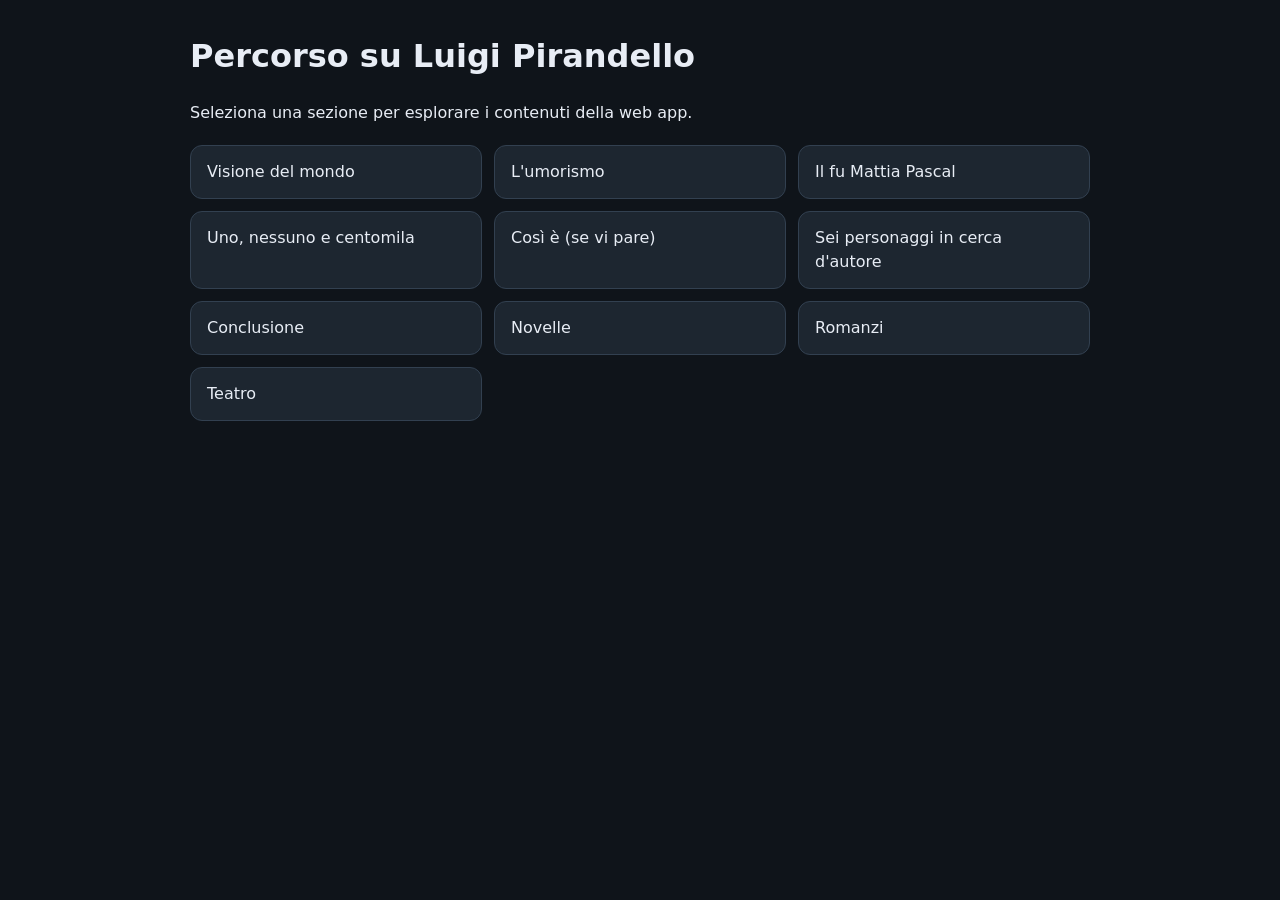
==== index.html @ eb441b42 "Add initial HTML structure for home page" ====
<!doctype html>
<html lang="it">
<head>
  <meta charset="utf-8" />
  <meta name="viewport" content="width=device-width,initial-scale=1" />
  <title>Luigi Pirandello — Home</title>
  <style>
    body{font-family:system-ui,-apple-system,Segoe UI,Roboto,Arial,sans-serif;max-width:900px;margin:0 auto;padding:32px 20px;line-height:1.5;background:#0f141a;color:#e8edf5}
    h1{margin-top:0}
    .grid{display:grid;grid-template-columns:repeat(auto-fit,minmax(220px,1fr));gap:12px;margin-top:20px}
    a{display:block;padding:14px 16px;border-radius:12px;background:#1d2630;color:#e8edf5;text-decoration:none;border:1px solid #324050}
    a:hover{background:#263444}
  </style>
</head>
<body>
  <h1>Percorso su Luigi Pirandello</h1>
  <p>Seleziona una sezione per esplorare i contenuti della web app.</p>
  <div class="grid">
    <a href="Pirandello.html">Visione del mondo</a>
    <a href="Umorismo.html">L'umorismo</a>
    <a href="Mattia.html">Il fu Mattia Pascal</a>
    <a href="Uno.html">Uno, nessuno e centomila</a>
    <a href="Cosi.html">Così è (se vi pare)</a>
    <a href="Sei.html">Sei personaggi in cerca d'autore</a>
    <a href="Conclusione.html">Conclusione</a>
    <a href="Novelle.html">Novelle</a>
    <a href="Romanzi.html">Romanzi</a>
    <a href="Teatro.html">Teatro</a>
  </div>
</body>
</html>
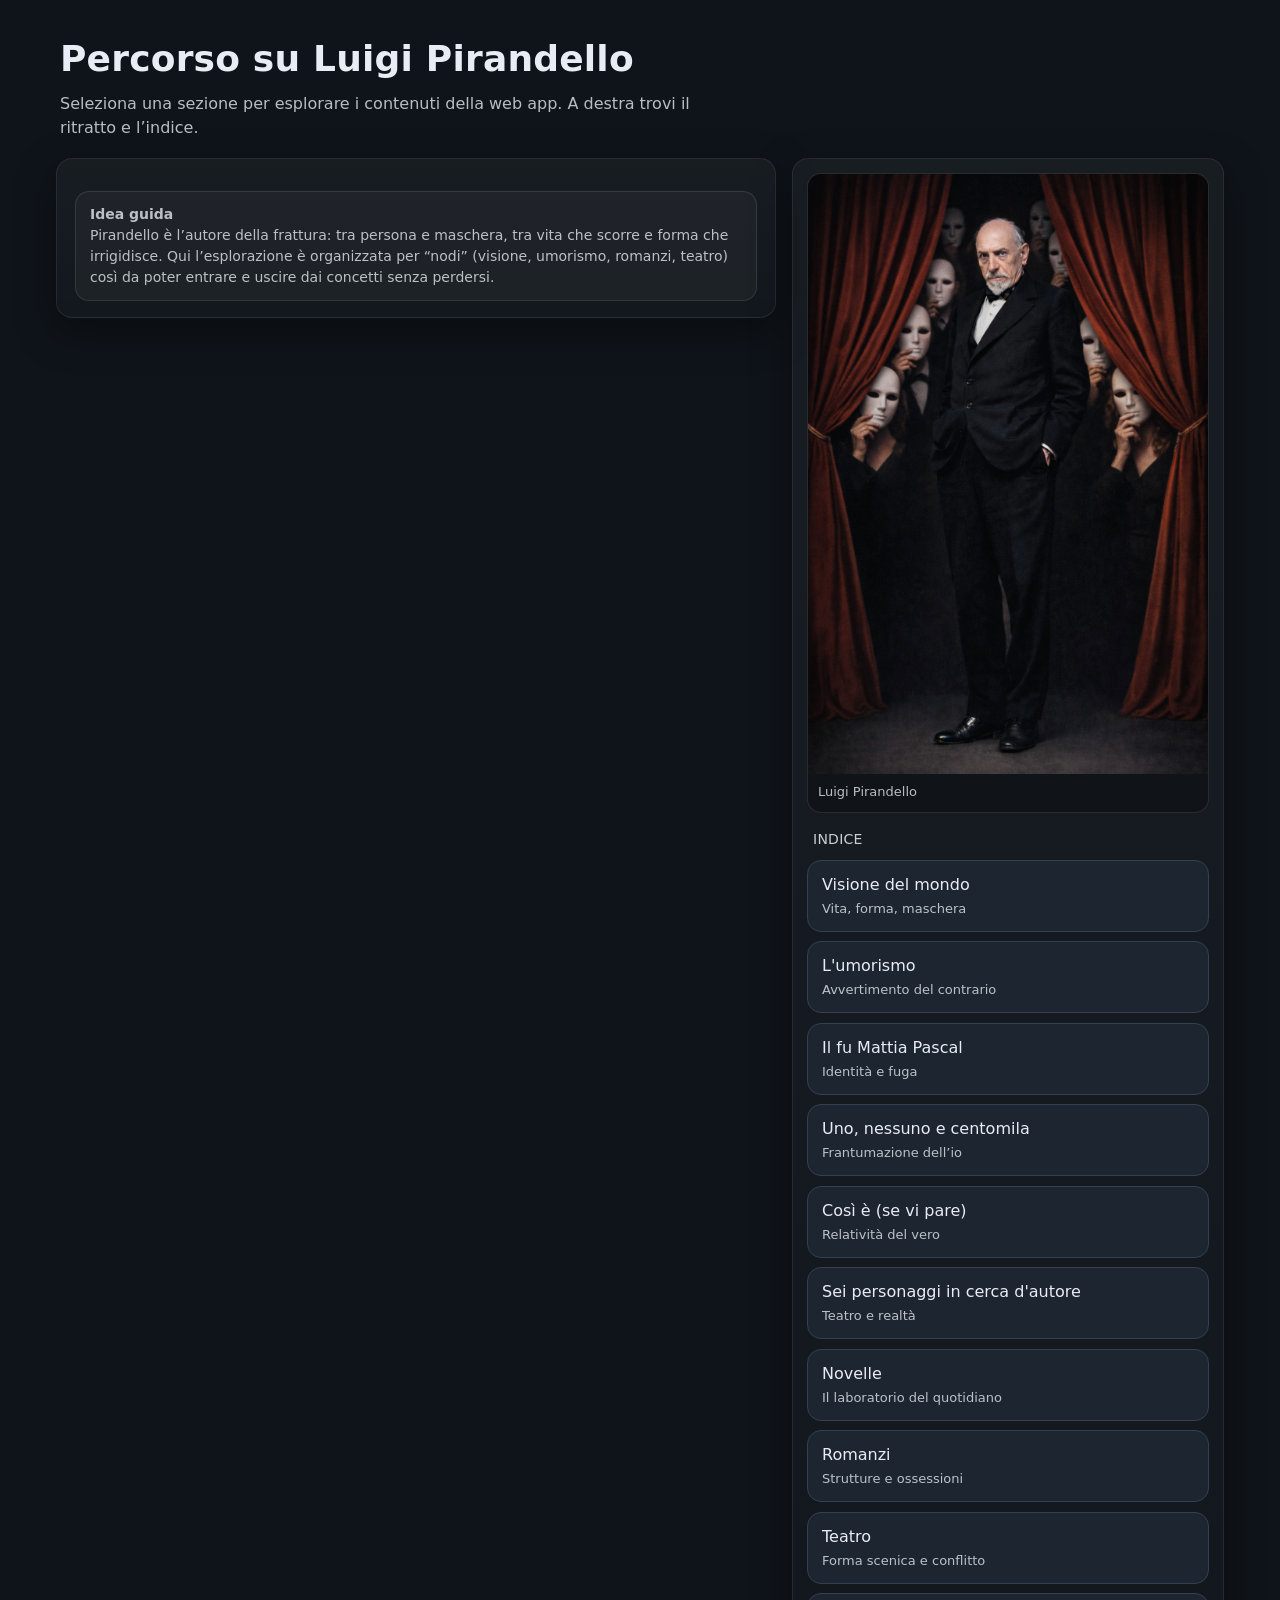
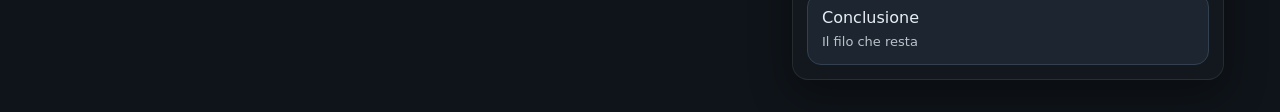
==== commit 660ac28f: "Rename index 11.html to index.html" ====
--- a/index.html
+++ b/index.html
@@ -2,30 +2,194 @@
 <html lang="it">
 <head>
   <meta charset="utf-8" />
-  <meta name="viewport" content="width=device-width,initial-scale=1" />
+  <meta name="viewport" content="width=device-width,initial-scale=1,viewport-fit=cover" />
   <title>Luigi Pirandello — Home</title>
   <style>
-    body{font-family:system-ui,-apple-system,Segoe UI,Roboto,Arial,sans-serif;max-width:900px;margin:0 auto;padding:32px 20px;line-height:1.5;background:#0f141a;color:#e8edf5}
-    h1{margin-top:0}
-    .grid{display:grid;grid-template-columns:repeat(auto-fit,minmax(220px,1fr));gap:12px;margin-top:20px}
-    a{display:block;padding:14px 16px;border-radius:12px;background:#1d2630;color:#e8edf5;text-decoration:none;border:1px solid #324050}
-    a:hover{background:#263444}
+    :root{
+      --bg:#0f141a;
+      --panel:#121a22;
+      --card:#1d2630;
+      --cardHover:#263444;
+      --border:#324050;
+      --text:#e8edf5;
+      --muted:rgba(232,237,245,.78);
+      --shadow:0 14px 40px rgba(0,0,0,.35);
+      --radius:16px;
+    }
+
+    *{box-sizing:border-box}
+    html,body{height:100%}
+    body{
+      margin:0;
+      font-family:system-ui,-apple-system,Segoe UI,Roboto,Arial,sans-serif;
+      background:var(--bg);
+      color:var(--text);
+      line-height:1.5;
+    }
+
+    .wrap{
+      max-width:1200px;
+      margin:0 auto;
+      padding:24px 16px 32px;
+    }
+
+    header{
+      padding:8px 4px 18px;
+    }
+    h1{
+      margin:0 0 6px;
+      font-size:clamp(26px, 3vw, 36px);
+      letter-spacing:.2px;
+    }
+    p.lead{
+      margin:0;
+      color:var(--muted);
+      max-width:62ch;
+    }
+
+    /* Layout:
+       - Colonna sinistra: titolo + testo breve
+       - Colonna destra: immagine + indice (come richiesto)
+    */
+    .layout{
+      display:grid;
+      grid-template-columns: 1.25fr 0.75fr;
+      gap:16px;
+      align-items:start;
+    }
+
+    .left, .right{
+      background:linear-gradient(180deg, rgba(255,255,255,.04), rgba(255,255,255,.02));
+      border:1px solid rgba(255,255,255,.08);
+      border-radius:var(--radius);
+      box-shadow:var(--shadow);
+    }
+
+    .left{
+      padding:18px 18px 16px;
+      overflow:hidden;
+    }
+
+    .right{
+      padding:14px;
+      display:flex;
+      flex-direction:column;
+      gap:12px;
+    }
+
+    .portrait{
+      border-radius:14px;
+      overflow:hidden;
+      border:1px solid rgba(255,255,255,.10);
+      background:rgba(0,0,0,.25);
+    }
+    .portrait img{
+      width:100%;
+      height:auto;
+      display:block;
+    }
+    .caption{
+      margin:8px 10px 10px;
+      color:var(--muted);
+      font-size:13px;
+    }
+
+    .indexTitle{
+      margin:4px 6px 10px;
+      font-size:14px;
+      letter-spacing:.25px;
+      text-transform:uppercase;
+      color:rgba(232,237,245,.86);
+    }
+
+    .grid{
+      display:grid;
+      grid-template-columns:1fr;
+      gap:10px;
+    }
+
+    a.card{
+      display:block;
+      padding:12px 14px;
+      border-radius:14px;
+      background:var(--card);
+      color:var(--text);
+      text-decoration:none;
+      border:1px solid var(--border);
+      transition:transform .08s ease, background .12s ease, border-color .12s ease;
+      will-change:transform;
+    }
+    a.card:hover{
+      background:var(--cardHover);
+      border-color:rgba(159,178,199,.45);
+      transform:translateY(-1px);
+    }
+    a.card span{
+      display:block;
+      color:var(--muted);
+      font-size:13px;
+      margin-top:2px;
+    }
+
+    .note{
+      margin-top:14px;
+      padding:12px 14px;
+      border-radius:14px;
+      background:rgba(255,255,255,.04);
+      border:1px solid rgba(255,255,255,.10);
+      color:var(--muted);
+      font-size:14px;
+    }
+
+    /* Mobile: metti la colonna destra sotto */
+    @media (max-width: 860px){
+      .layout{grid-template-columns:1fr}
+      .wrap{padding:18px 12px 26px}
+      .right{order:2}
+      .left{order:1}
+    }
   </style>
 </head>
 <body>
-  <h1>Percorso su Luigi Pirandello</h1>
-  <p>Seleziona una sezione per esplorare i contenuti della web app.</p>
-  <div class="grid">
-    <a href="Pirandello.html">Visione del mondo</a>
-    <a href="Umorismo.html">L'umorismo</a>
-    <a href="Mattia.html">Il fu Mattia Pascal</a>
-    <a href="Uno.html">Uno, nessuno e centomila</a>
-    <a href="Cosi.html">Così è (se vi pare)</a>
-    <a href="Sei.html">Sei personaggi in cerca d'autore</a>
-    <a href="Conclusione.html">Conclusione</a>
-    <a href="Novelle.html">Novelle</a>
-    <a href="Romanzi.html">Romanzi</a>
-    <a href="Teatro.html">Teatro</a>
+  <div class="wrap">
+    <header>
+      <h1>Percorso su Luigi Pirandello</h1>
+      <p class="lead">Seleziona una sezione per esplorare i contenuti della web app. A destra trovi il ritratto e l’indice.</p>
+    </header>
+
+    <main class="layout">
+      <section class="left">
+        <div class="note">
+          <b>Idea guida</b><br/>
+          Pirandello è l’autore della frattura: tra persona e maschera, tra vita che scorre e forma che irrigidisce.
+          Qui l’esplorazione è organizzata per “nodi” (visione, umorismo, romanzi, teatro) così da poter entrare e uscire
+          dai concetti senza perdersi.
+        </div>
+      </section>
+
+      <aside class="right" aria-label="Ritratto e indice">
+        <div class="portrait">
+          <img src="assets/Pirandello-ritratto.png" alt="Luigi Pirandello — ritratto" />
+          <div class="caption">Luigi Pirandello</div>
+        </div>
+
+        <div>
+          <div class="indexTitle">Indice</div>
+          <nav class="grid" aria-label="Sezioni">
+            <a class="card" href="Pirandello.html">Visione del mondo<span>Vita, forma, maschera</span></a>
+            <a class="card" href="Umorismo.html">L'umorismo<span>Avvertimento del contrario</span></a>
+            <a class="card" href="Mattia.html">Il fu Mattia Pascal<span>Identità e fuga</span></a>
+            <a class="card" href="Uno.html">Uno, nessuno e centomila<span>Frantumazione dell’io</span></a>
+            <a class="card" href="Cosi.html">Così è (se vi pare)<span>Relatività del vero</span></a>
+            <a class="card" href="Sei.html">Sei personaggi in cerca d'autore<span>Teatro e realtà</span></a>
+            <a class="card" href="Novelle.html">Novelle<span>Il laboratorio del quotidiano</span></a>
+            <a class="card" href="Romanzi.html">Romanzi<span>Strutture e ossessioni</span></a>
+            <a class="card" href="Teatro.html">Teatro<span>Forma scenica e conflitto</span></a>
+            <a class="card" href="Conclusione.html">Conclusione<span>Il filo che resta</span></a>
+          </nav>
+        </div>
+      </aside>
+    </main>
   </div>
 </body>
 </html>
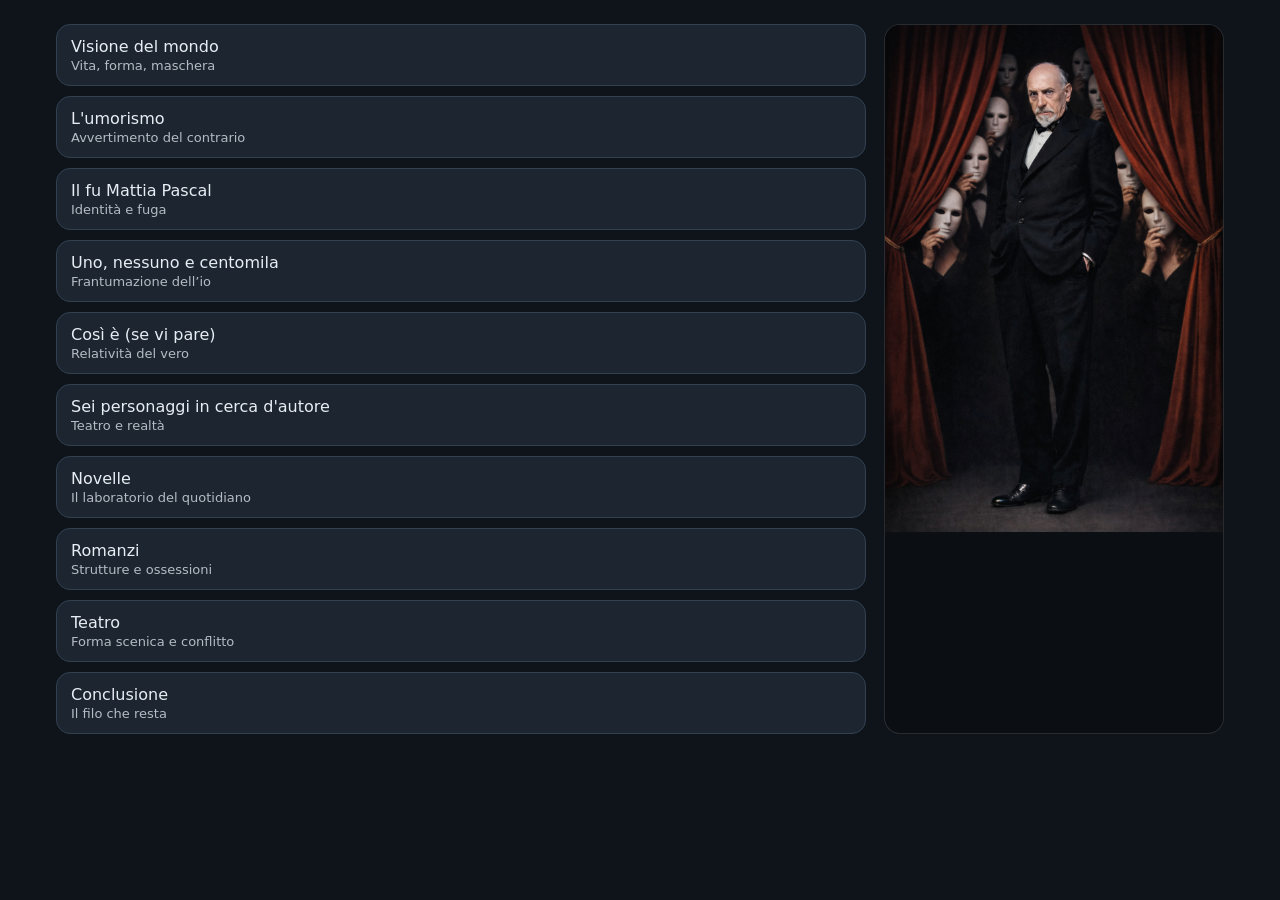
==== commit d76386db: "Refactor index.html layout and styles" ====
--- a/index.html
+++ b/index.html
@@ -2,109 +2,38 @@
 <html lang="it">
 <head>
   <meta charset="utf-8" />
-  <meta name="viewport" content="width=device-width,initial-scale=1,viewport-fit=cover" />
-  <title>Luigi Pirandello — Home</title>
+  <meta name="viewport" content="width=device-width,initial-scale=1" />
+  <title>Luigi Pirandello</title>
+
   <style>
     :root{
       --bg:#0f141a;
-      --panel:#121a22;
       --card:#1d2630;
       --cardHover:#263444;
       --border:#324050;
       --text:#e8edf5;
-      --muted:rgba(232,237,245,.78);
-      --shadow:0 14px 40px rgba(0,0,0,.35);
-      --radius:16px;
+      --muted:rgba(232,237,245,.75);
     }
 
     *{box-sizing:border-box}
-    html,body{height:100%}
     body{
       margin:0;
       font-family:system-ui,-apple-system,Segoe UI,Roboto,Arial,sans-serif;
       background:var(--bg);
       color:var(--text);
-      line-height:1.5;
     }
 
-    .wrap{
+    .layout{
       max-width:1200px;
       margin:0 auto;
-      padding:24px 16px 32px;
+      padding:24px 16px;
+      display:grid;
+      grid-template-columns: 1fr 340px;
+      gap:18px;
     }
 
-    header{
-      padding:8px 4px 18px;
-    }
-    h1{
-      margin:0 0 6px;
-      font-size:clamp(26px, 3vw, 36px);
-      letter-spacing:.2px;
-    }
-    p.lead{
-      margin:0;
-      color:var(--muted);
-      max-width:62ch;
-    }
-
-    /* Layout:
-       - Colonna sinistra: titolo + testo breve
-       - Colonna destra: immagine + indice (come richiesto)
-    */
-    .layout{
+    .index{
       display:grid;
-      grid-template-columns: 1.25fr 0.75fr;
-      gap:16px;
-      align-items:start;
-    }
-
-    .left, .right{
-      background:linear-gradient(180deg, rgba(255,255,255,.04), rgba(255,255,255,.02));
-      border:1px solid rgba(255,255,255,.08);
-      border-radius:var(--radius);
-      box-shadow:var(--shadow);
-    }
-
-    .left{
-      padding:18px 18px 16px;
-      overflow:hidden;
-    }
-
-    .right{
-      padding:14px;
-      display:flex;
-      flex-direction:column;
-      gap:12px;
-    }
-
-    .portrait{
-      border-radius:14px;
-      overflow:hidden;
-      border:1px solid rgba(255,255,255,.10);
-      background:rgba(0,0,0,.25);
-    }
-    .portrait img{
-      width:100%;
-      height:auto;
-      display:block;
-    }
-    .caption{
-      margin:8px 10px 10px;
-      color:var(--muted);
-      font-size:13px;
-    }
-
-    .indexTitle{
-      margin:4px 6px 10px;
-      font-size:14px;
-      letter-spacing:.25px;
-      text-transform:uppercase;
-      color:rgba(232,237,245,.86);
-    }
-
-    .grid{
-      display:grid;
-      grid-template-columns:1fr;
       gap:10px;
     }
 
@@ -116,80 +45,60 @@
       color:var(--text);
       text-decoration:none;
       border:1px solid var(--border);
-      transition:transform .08s ease, background .12s ease, border-color .12s ease;
-      will-change:transform;
+      transition:all .12s ease;
     }
+
     a.card:hover{
       background:var(--cardHover);
-      border-color:rgba(159,178,199,.45);
       transform:translateY(-1px);
     }
+
     a.card span{
       display:block;
+      font-size:13px;
       color:var(--muted);
-      font-size:13px;
       margin-top:2px;
     }
 
-    .note{
-      margin-top:14px;
-      padding:12px 14px;
-      border-radius:14px;
-      background:rgba(255,255,255,.04);
-      border:1px solid rgba(255,255,255,.10);
-      color:var(--muted);
-      font-size:14px;
+    .portrait{
+      border-radius:16px;
+      overflow:hidden;
+      border:1px solid rgba(255,255,255,.12);
+      background:rgba(0,0,0,.25);
     }
 
-    /* Mobile: metti la colonna destra sotto */
+    .portrait img{
+      width:100%;
+      height:auto;
+      display:block;
+    }
+
     @media (max-width: 860px){
       .layout{grid-template-columns:1fr}
-      .wrap{padding:18px 12px 26px}
-      .right{order:2}
-      .left{order:1}
     }
   </style>
 </head>
+
 <body>
-  <div class="wrap">
-    <header>
-      <h1>Percorso su Luigi Pirandello</h1>
-      <p class="lead">Seleziona una sezione per esplorare i contenuti della web app. A destra trovi il ritratto e l’indice.</p>
-    </header>
+  <main class="layout">
 
-    <main class="layout">
-      <section class="left">
-        <div class="note">
-          <b>Idea guida</b><br/>
-          Pirandello è l’autore della frattura: tra persona e maschera, tra vita che scorre e forma che irrigidisce.
-          Qui l’esplorazione è organizzata per “nodi” (visione, umorismo, romanzi, teatro) così da poter entrare e uscire
-          dai concetti senza perdersi.
-        </div>
-      </section>
+    <section class="index">
+      <a class="card" href="Pirandello.html">Visione del mondo<span>Vita, forma, maschera</span></a>
+      <a class="card" href="Umorismo.html">L'umorismo<span>Avvertimento del contrario</span></a>
+      <a class="card" href="Mattia.html">Il fu Mattia Pascal<span>Identità e fuga</span></a>
+      <a class="card" href="Uno.html">Uno, nessuno e centomila<span>Frantumazione dell’io</span></a>
+      <a class="card" href="Cosi.html">Così è (se vi pare)<span>Relatività del vero</span></a>
+      <a class="card" href="Sei.html">Sei personaggi in cerca d'autore<span>Teatro e realtà</span></a>
+      <a class="card" href="Novelle.html">Novelle<span>Il laboratorio del quotidiano</span></a>
+      <a class="card" href="Romanzi.html">Romanzi<span>Strutture e ossessioni</span></a>
+      <a class="card" href="Teatro.html">Teatro<span>Forma scenica e conflitto</span></a>
+      <a class="card" href="Conclusione.html">Conclusione<span>Il filo che resta</span></a>
+    </section>
 
-      <aside class="right" aria-label="Ritratto e indice">
-        <div class="portrait">
-          <img src="assets/Pirandello-ritratto.png" alt="Luigi Pirandello — ritratto" />
-          <div class="caption">Luigi Pirandello</div>
-        </div>
+    <aside class="portrait">
+      <img src="assets/Pirandello-ritratto.png" alt="Luigi Pirandello">
+    </aside>
 
-        <div>
-          <div class="indexTitle">Indice</div>
-          <nav class="grid" aria-label="Sezioni">
-            <a class="card" href="Pirandello.html">Visione del mondo<span>Vita, forma, maschera</span></a>
-            <a class="card" href="Umorismo.html">L'umorismo<span>Avvertimento del contrario</span></a>
-            <a class="card" href="Mattia.html">Il fu Mattia Pascal<span>Identità e fuga</span></a>
-            <a class="card" href="Uno.html">Uno, nessuno e centomila<span>Frantumazione dell’io</span></a>
-            <a class="card" href="Cosi.html">Così è (se vi pare)<span>Relatività del vero</span></a>
-            <a class="card" href="Sei.html">Sei personaggi in cerca d'autore<span>Teatro e realtà</span></a>
-            <a class="card" href="Novelle.html">Novelle<span>Il laboratorio del quotidiano</span></a>
-            <a class="card" href="Romanzi.html">Romanzi<span>Strutture e ossessioni</span></a>
-            <a class="card" href="Teatro.html">Teatro<span>Forma scenica e conflitto</span></a>
-            <a class="card" href="Conclusione.html">Conclusione<span>Il filo che resta</span></a>
-          </nav>
-        </div>
-      </aside>
-    </main>
-  </div>
+  </main>
 </body>
 </html>
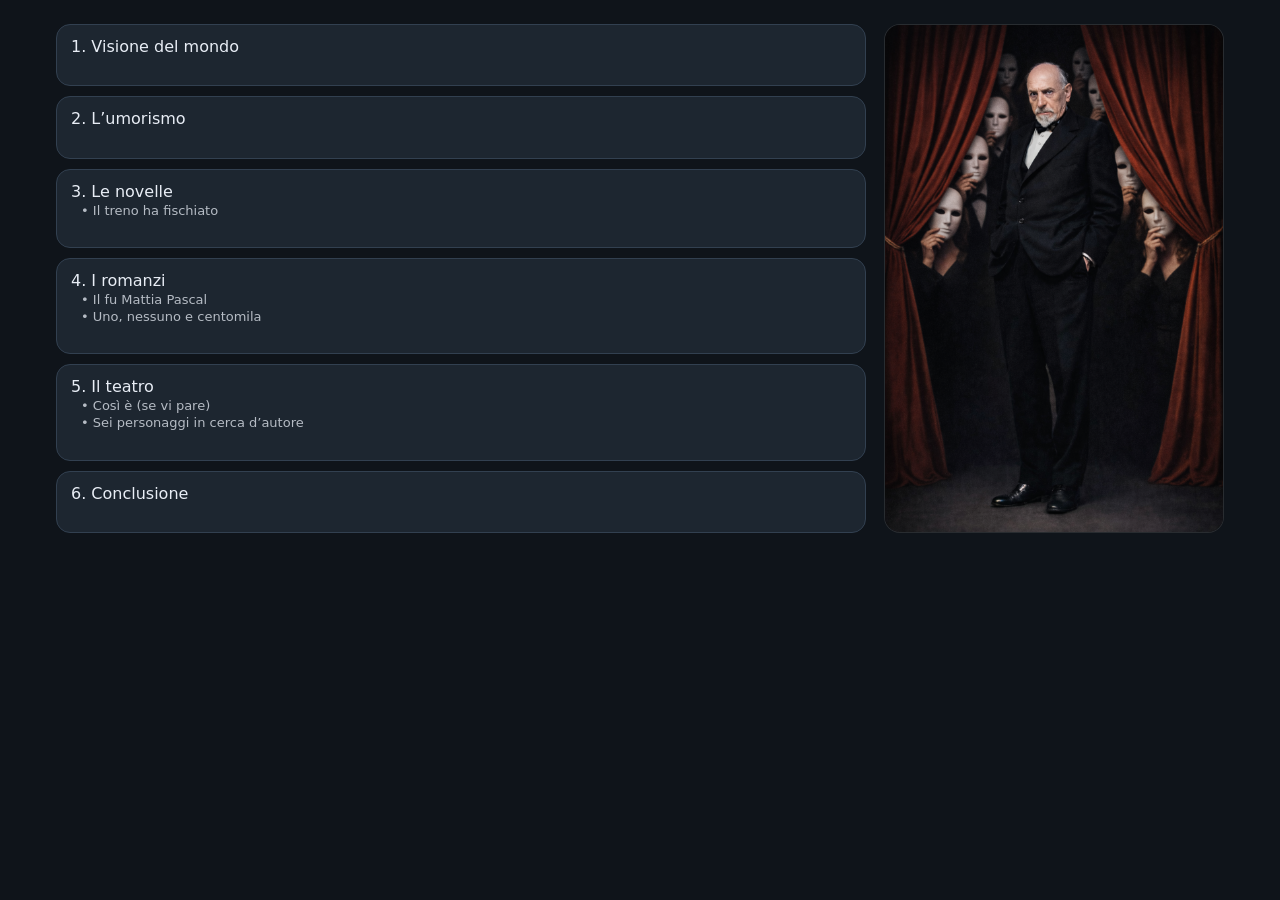
==== commit d42eed62: "Refactor links in index.html for better structure" ====
--- a/index.html
+++ b/index.html
@@ -58,6 +58,7 @@
       font-size:13px;
       color:var(--muted);
       margin-top:2px;
+      padding-left:10px;
     }
 
     .portrait{
@@ -83,16 +84,34 @@
   <main class="layout">
 
     <section class="index">
-      <a class="card" href="Pirandello.html">Visione del mondo<span>Vita, forma, maschera</span></a>
-      <a class="card" href="Umorismo.html">L'umorismo<span>Avvertimento del contrario</span></a>
-      <a class="card" href="Mattia.html">Il fu Mattia Pascal<span>Identità e fuga</span></a>
-      <a class="card" href="Uno.html">Uno, nessuno e centomila<span>Frantumazione dell’io</span></a>
-      <a class="card" href="Cosi.html">Così è (se vi pare)<span>Relatività del vero</span></a>
-      <a class="card" href="Sei.html">Sei personaggi in cerca d'autore<span>Teatro e realtà</span></a>
-      <a class="card" href="Novelle.html">Novelle<span>Il laboratorio del quotidiano</span></a>
-      <a class="card" href="Romanzi.html">Romanzi<span>Strutture e ossessioni</span></a>
-      <a class="card" href="Teatro.html">Teatro<span>Forma scenica e conflitto</span></a>
-      <a class="card" href="Conclusione.html">Conclusione<span>Il filo che resta</span></a>
+      <a class="card" href="Visione.html">
+        1. Visione del mondo
+      </a>
+
+      <a class="card" href="Umorismo.html">
+        2. L’umorismo
+      </a>
+
+      <a class="card" href="Novelle.html">
+        3. Le novelle
+        <span>• Il treno ha fischiato</span>
+      </a>
+
+      <a class="card" href="Romanzi.html">
+        4. I romanzi
+        <span>• Il fu Mattia Pascal</span>
+        <span>• Uno, nessuno e centomila</span>
+      </a>
+
+      <a class="card" href="Teatro.html">
+        5. Il teatro
+        <span>• Così è (se vi pare)</span>
+        <span>• Sei personaggi in cerca d’autore</span>
+      </a>
+
+      <a class="card" href="Conclusione.html">
+        6. Conclusione
+      </a>
     </section>
 
     <aside class="portrait">
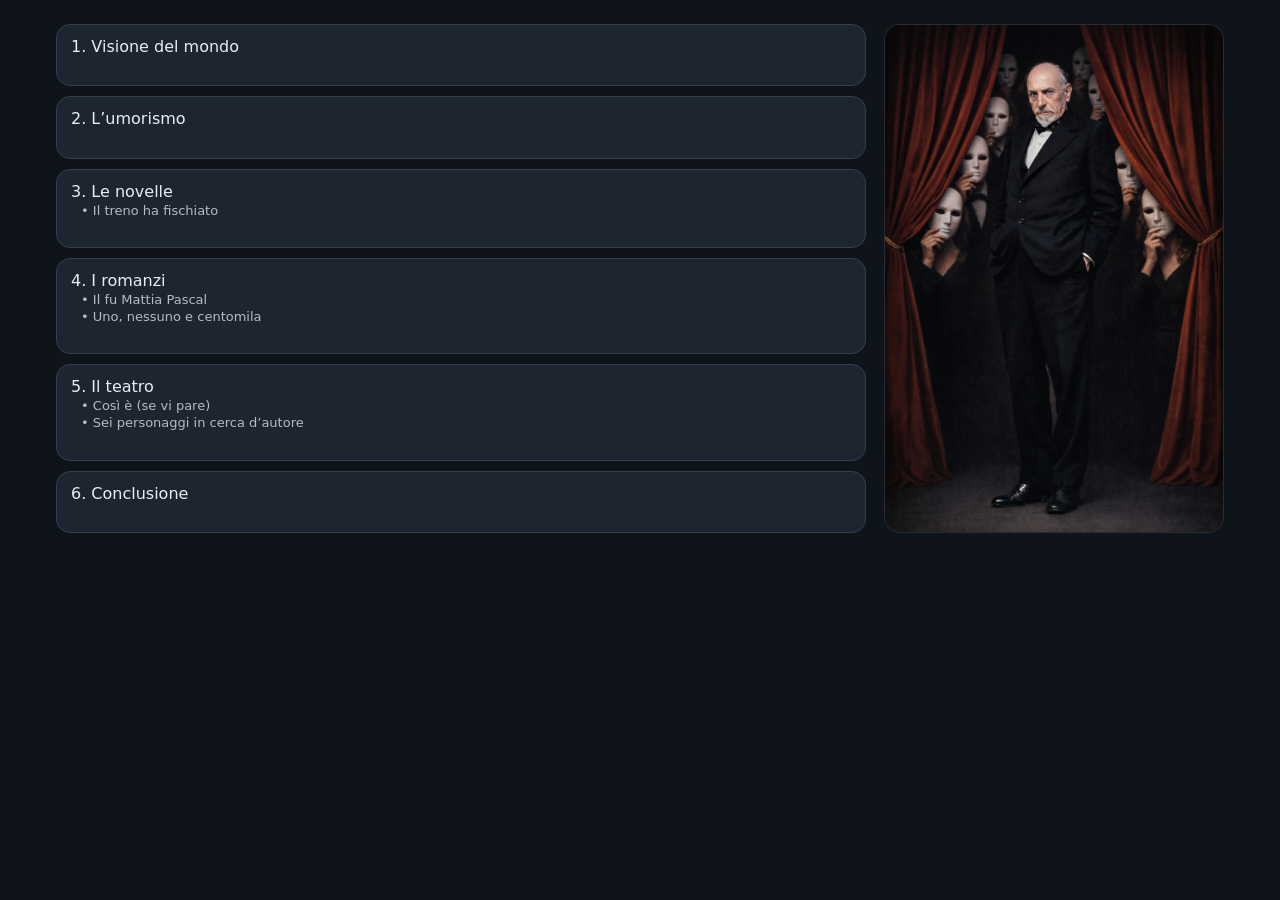
==== commit 823a4b0d: "Update link from 'Visione.html' to 'Pirandello.html'" ====
--- a/index.html
+++ b/index.html
@@ -84,7 +84,7 @@
   <main class="layout">
 
     <section class="index">
-      <a class="card" href="Visione.html">
+      <a class="card" href="Pirandello.html">
         1. Visione del mondo
       </a>
 
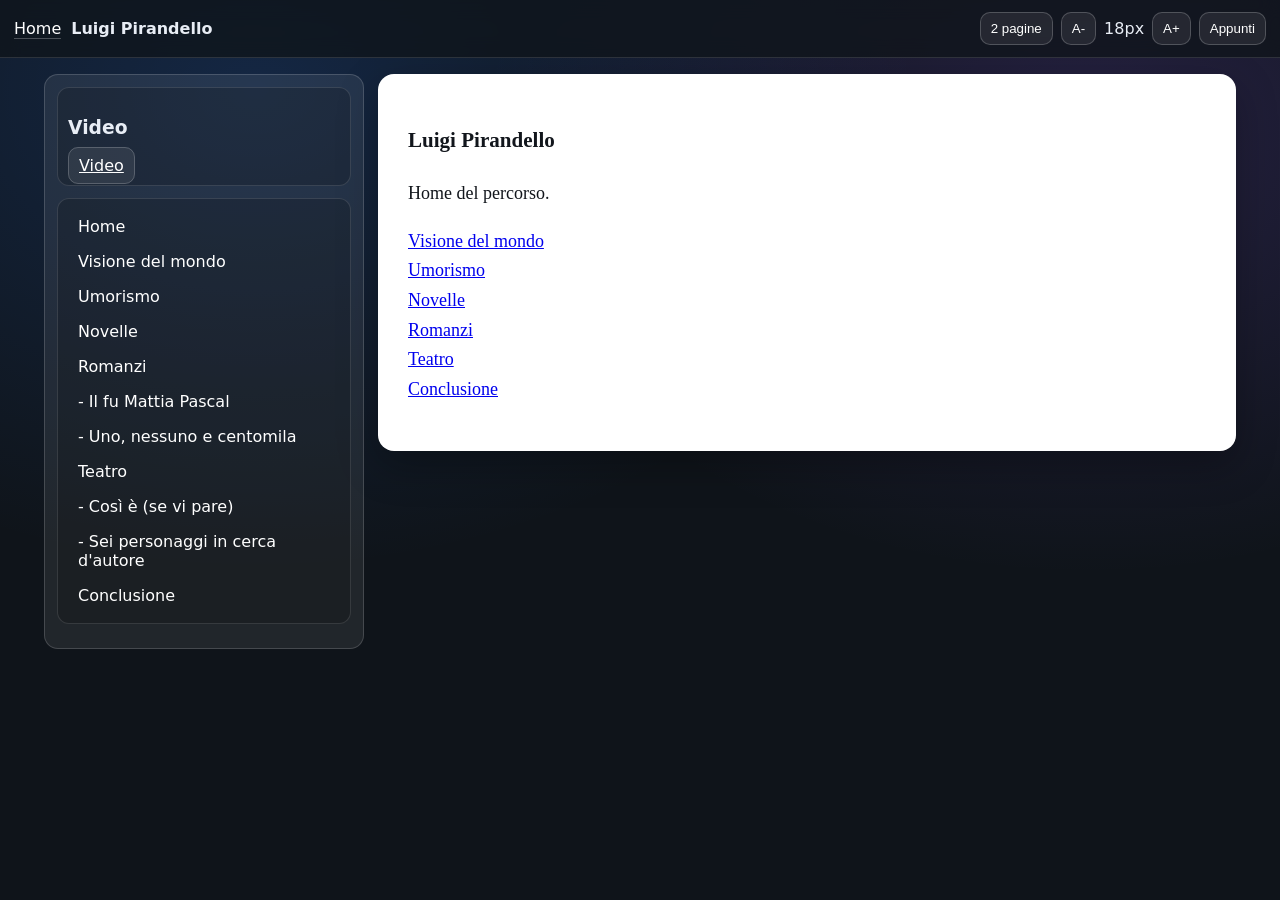
==== commit 393c0cce: "Refactor all pages to use shared uniform UI layout" ====
--- a/index.html
+++ b/index.html
@@ -1,123 +1,25 @@
-<!doctype html>
-<html lang="it">
-<head>
-  <meta charset="utf-8" />
-  <meta name="viewport" content="width=device-width,initial-scale=1" />
-  <title>Luigi Pirandello</title>
-
-  <style>
-    :root{
-      --bg:#0f141a;
-      --card:#1d2630;
-      --cardHover:#263444;
-      --border:#324050;
-      --text:#e8edf5;
-      --muted:rgba(232,237,245,.75);
-    }
-
-    *{box-sizing:border-box}
-    body{
-      margin:0;
-      font-family:system-ui,-apple-system,Segoe UI,Roboto,Arial,sans-serif;
-      background:var(--bg);
-      color:var(--text);
-    }
-
-    .layout{
-      max-width:1200px;
-      margin:0 auto;
-      padding:24px 16px;
-      display:grid;
-      grid-template-columns: 1fr 340px;
-      gap:18px;
-    }
-
-    .index{
-      display:grid;
-      gap:10px;
-    }
-
-    a.card{
-      display:block;
-      padding:12px 14px;
-      border-radius:14px;
-      background:var(--card);
-      color:var(--text);
-      text-decoration:none;
-      border:1px solid var(--border);
-      transition:all .12s ease;
-    }
-
-    a.card:hover{
-      background:var(--cardHover);
-      transform:translateY(-1px);
-    }
-
-    a.card span{
-      display:block;
-      font-size:13px;
-      color:var(--muted);
-      margin-top:2px;
-      padding-left:10px;
-    }
-
-    .portrait{
-      border-radius:16px;
-      overflow:hidden;
-      border:1px solid rgba(255,255,255,.12);
-      background:rgba(0,0,0,.25);
-    }
-
-    .portrait img{
-      width:100%;
-      height:auto;
-      display:block;
-    }
-
-    @media (max-width: 860px){
-      .layout{grid-template-columns:1fr}
-    }
-  </style>
-</head>
-
-<body>
-  <main class="layout">
-
-    <section class="index">
-      <a class="card" href="Pirandello.html">
-        1. Visione del mondo
-      </a>
-
-      <a class="card" href="Umorismo.html">
-        2. L’umorismo
-      </a>
-
-      <a class="card" href="Novelle.html">
-        3. Le novelle
-        <span>• Il treno ha fischiato</span>
-      </a>
-
-      <a class="card" href="Romanzi.html">
-        4. I romanzi
-        <span>• Il fu Mattia Pascal</span>
-        <span>• Uno, nessuno e centomila</span>
-      </a>
-
-      <a class="card" href="Teatro.html">
-        5. Il teatro
-        <span>• Così è (se vi pare)</span>
-        <span>• Sei personaggi in cerca d’autore</span>
-      </a>
-
-      <a class="card" href="Conclusione.html">
-        6. Conclusione
-      </a>
-    </section>
-
-    <aside class="portrait">
-      <img src="assets/Pirandello-ritratto.png" alt="Luigi Pirandello">
-    </aside>
-
-  </main>
-</body>
-</html>
+<!doctype html><html lang="it"><head><meta charset="utf-8" /><meta name="viewport" content="width=device-width,initial-scale=1" /><link rel="icon" href="data:," />
+  <title>Luigi Pirandello</title><link rel="stylesheet" href="assets/css/app.css" /></head><body>
+<header class="app-header"><div class="header-left"><a class="home-link" href="index.html">Home</a><span class="page-name">Luigi Pirandello</span></div><div class="header-controls"><button id="togglePages" class="btn" aria-label="Alterna una o due pagine" aria-pressed="false">2 pagine</button><button id="fontMinus" class="btn" aria-label="Riduci font">A-</button><span id="fontValue">18px</span><button id="fontPlus" class="btn" aria-label="Aumenta font">A+</button><button id="toggleNotes" class="btn" aria-label="Apri appunti">Appunti</button></div></header>
+<div class="layout"><aside class="left-panel"><section class="video-box"><h3>Video</h3><a class="btn" href="#" aria-label="Video">Video</a></section><nav class="global-index" aria-label="Indice generale">
+  <a href="index.html">Home</a>
+  <a href="Pirandello.html">Visione del mondo</a>
+  <a href="Umorismo.html">Umorismo</a>
+  <a href="Novelle.html">Novelle</a>
+  <a href="Romanzi.html">Romanzi</a>
+  <a href="Mattia.html">- Il fu Mattia Pascal</a>
+  <a href="Uno.html">- Uno, nessuno e centomila</a>
+  <a href="Teatro.html">Teatro</a>
+  <a href="Cosi.html">- Così è (se vi pare)</a>
+  <a href="Sei.html">- Sei personaggi in cerca d'autore</a>
+  <a href="Conclusione.html">Conclusione</a>
+</nav></aside><section class="lesson-area"><div class="lesson-pages">
+  <article class="page"><div class="page-inner">
+    <h1>Luigi Pirandello</h1>
+    <p>Home del percorso.</p>
+    <p><a href="Pirandello.html">Visione del mondo</a><br><a href="Umorismo.html">Umorismo</a><br><a href="Novelle.html">Novelle</a><br><a href="Romanzi.html">Romanzi</a><br><a href="Teatro.html">Teatro</a><br><a href="Conclusione.html">Conclusione</a></p>
+  </div></article>
+</div></section></div>
+<div id="imageViewer"><div class="viewer-card"><div class="viewer-top"><strong>Visualizzatore immagine</strong><div class="notes-actions"><button class="icon-btn" id="zoomOut">-</button><button class="icon-btn" id="zoomIn">+</button><button class="icon-btn" id="zoomReset">Reset</button><button class="icon-btn" id="closeViewer">Chiudi</button></div></div><div class="viewer-stage"><img id="viewerImg" alt="Immagine"/></div></div></div>
+<div id="notesPanel"><div class="notes-card"><div class="notes-top"><strong>Appunti</strong><div class="notes-actions"><button class="icon-btn" id="exportNotes">Export .txt</button><button class="icon-btn" id="clearNotes">Clear</button><button class="icon-btn" id="closeNotes">Close</button></div></div><textarea id="notesText"></textarea><div class="notes-top"><span>Salvataggio automatico per pagina</span></div></div></div>
+<script src="assets/js/app.js"></script></body></html>
--- a/assets/css/app.css
+++ b/assets/css/app.css
@@ -0,0 +1,31 @@
+:root{--bg:#0f141a;--panel:rgba(255,255,255,.08);--panel-2:rgba(0,0,0,.18);--stroke:rgba(255,255,255,.16);--text:#e8edf5;--paper:#fff;--ink:#12161c}
+*{box-sizing:border-box} html,body{height:100%}
+body{margin:0;background:radial-gradient(1100px 800px at 20% 10%, rgba(43,124,255,.18), transparent 60%),radial-gradient(1100px 800px at 85% 15%, rgba(139,92,246,.18), transparent 55%),var(--bg);color:var(--text);font-family:system-ui,-apple-system,Segoe UI,Roboto,Arial,sans-serif}
+.app-header{position:sticky;top:0;z-index:50;display:flex;justify-content:space-between;gap:10px;padding:12px 14px;background:rgba(15,20,26,.75);backdrop-filter:blur(10px);border-bottom:1px solid rgba(255,255,255,.12)}
+.header-left{display:flex;align-items:center;gap:10px;flex-wrap:wrap}.home-link{color:#fff;text-decoration:none;border-bottom:1px solid rgba(255,255,255,.25)}
+.page-name{font-weight:700}
+.header-controls{display:flex;align-items:center;gap:8px;flex-wrap:wrap;justify-content:flex-end}
+button{cursor:pointer}
+.btn,.icon-btn{border:1px solid rgba(255,255,255,.2);background:rgba(255,255,255,.08);color:#fff;padding:8px 10px;border-radius:10px}
+.layout{max-width:1220px;margin:0 auto;padding:16px 14px 20px;display:grid;grid-template-columns:320px 1fr;gap:14px;align-items:start}
+.left-panel{position:sticky;top:74px;background:var(--panel);border:1px solid var(--stroke);border-radius:14px;padding:12px}
+.video-box,.global-index{background:var(--panel-2);border:1px solid rgba(255,255,255,.12);border-radius:12px;padding:10px;margin-bottom:12px}
+.video-box iframe{width:100%;height:220px;border:0;border-radius:10px}
+.global-index a{display:block;color:#fff;text-decoration:none;padding:8px 10px;border-radius:8px}
+.global-index a:hover,.global-index a:focus-visible{background:rgba(255,255,255,.1)}
+.lesson-area{min-width:0}.lesson-pages{display:grid;grid-template-columns:1fr;gap:14px}
+body.two-page .lesson-pages{grid-template-columns:1fr 1fr}
+.page,.lesson-page{background:var(--paper);color:var(--ink);border-radius:16px;box-shadow:0 14px 40px rgba(0,0,0,.28);overflow:hidden}
+.page-inner,.lesson-text{padding:28px 30px;font-family:Georgia,"Times New Roman",serif;font-size:var(--lesson-font-size,18px);line-height:1.65}
+.lesson-text img,.page-inner img{max-width:100%;height:auto;cursor:zoom-in}
+#imageViewer,#notesPanel{position:fixed;inset:0;display:none;z-index:100;background:rgba(0,0,0,.72)}
+#imageViewer.open,#notesPanel.open{display:grid}
+.viewer-card{margin:auto;width:min(1000px,95vw);height:min(84vh,760px);background:#111;border:1px solid rgba(255,255,255,.24);border-radius:12px;display:grid;grid-template-rows:auto 1fr}
+.viewer-top,.notes-top{display:flex;justify-content:space-between;align-items:center;padding:10px;border-bottom:1px solid rgba(255,255,255,.2);color:#fff}
+.viewer-stage{overflow:auto;display:grid;place-items:center;padding:10px}
+.viewer-stage img{max-width:100%;max-height:100%;object-fit:contain;transform-origin:center center}
+#notesPanel{place-items:end end;padding:16px}
+.notes-card{width:min(520px,95vw);height:320px;background:#1a2028;border:1px solid rgba(255,255,255,.24);border-radius:12px;display:grid;grid-template-rows:auto 1fr auto;color:#fff}
+#notesText{width:100%;height:100%;background:#0f141a;color:#fff;border:0;padding:10px;resize:none}
+.notes-actions{display:flex;gap:8px;flex-wrap:wrap}
+@media (max-width:980px){.layout{grid-template-columns:1fr}.left-panel{position:relative;top:0}body.two-page .lesson-pages{grid-template-columns:1fr}}
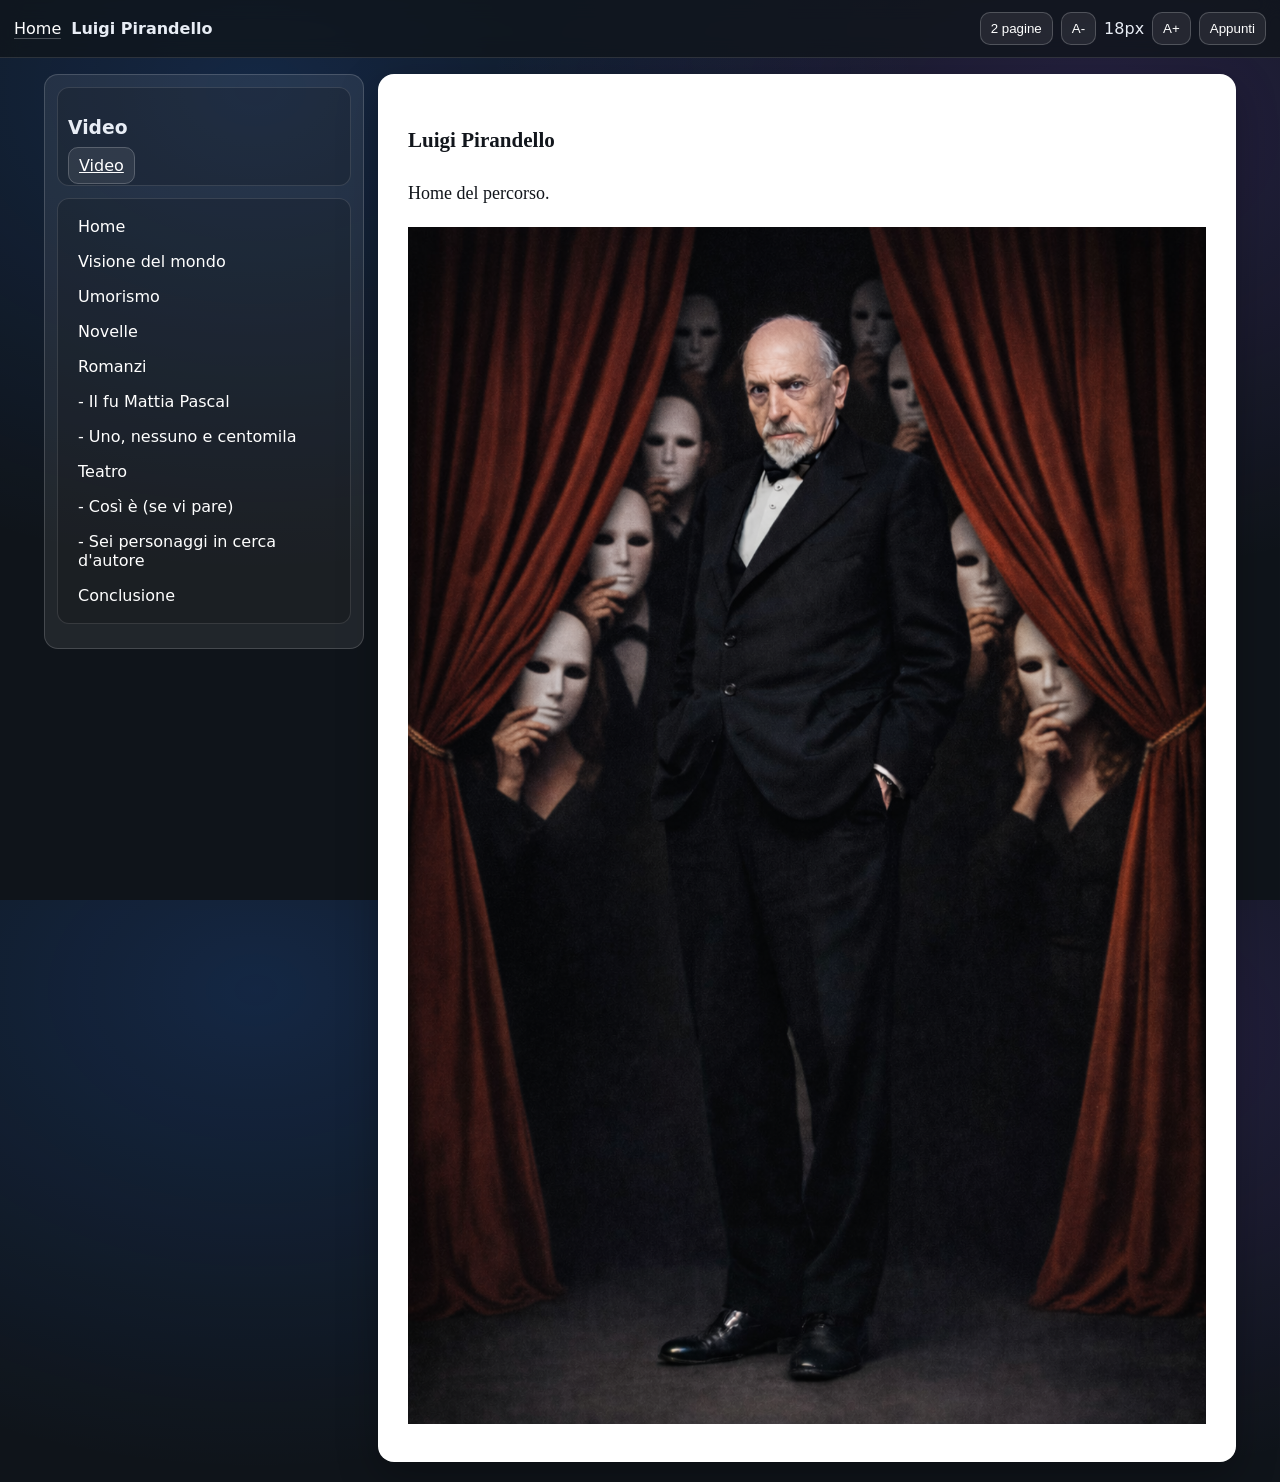
==== commit 4e502b23: "Update index.html" ====
--- a/index.html
+++ b/index.html
@@ -1,25 +1,99 @@
-<!doctype html><html lang="it"><head><meta charset="utf-8" /><meta name="viewport" content="width=device-width,initial-scale=1" /><link rel="icon" href="data:," />
-  <title>Luigi Pirandello</title><link rel="stylesheet" href="assets/css/app.css" /></head><body>
-<header class="app-header"><div class="header-left"><a class="home-link" href="index.html">Home</a><span class="page-name">Luigi Pirandello</span></div><div class="header-controls"><button id="togglePages" class="btn" aria-label="Alterna una o due pagine" aria-pressed="false">2 pagine</button><button id="fontMinus" class="btn" aria-label="Riduci font">A-</button><span id="fontValue">18px</span><button id="fontPlus" class="btn" aria-label="Aumenta font">A+</button><button id="toggleNotes" class="btn" aria-label="Apri appunti">Appunti</button></div></header>
-<div class="layout"><aside class="left-panel"><section class="video-box"><h3>Video</h3><a class="btn" href="#" aria-label="Video">Video</a></section><nav class="global-index" aria-label="Indice generale">
-  <a href="index.html">Home</a>
-  <a href="Pirandello.html">Visione del mondo</a>
-  <a href="Umorismo.html">Umorismo</a>
-  <a href="Novelle.html">Novelle</a>
-  <a href="Romanzi.html">Romanzi</a>
-  <a href="Mattia.html">- Il fu Mattia Pascal</a>
-  <a href="Uno.html">- Uno, nessuno e centomila</a>
-  <a href="Teatro.html">Teatro</a>
-  <a href="Cosi.html">- Così è (se vi pare)</a>
-  <a href="Sei.html">- Sei personaggi in cerca d'autore</a>
-  <a href="Conclusione.html">Conclusione</a>
-</nav></aside><section class="lesson-area"><div class="lesson-pages">
-  <article class="page"><div class="page-inner">
-    <h1>Luigi Pirandello</h1>
-    <p>Home del percorso.</p>
-    <p><a href="Pirandello.html">Visione del mondo</a><br><a href="Umorismo.html">Umorismo</a><br><a href="Novelle.html">Novelle</a><br><a href="Romanzi.html">Romanzi</a><br><a href="Teatro.html">Teatro</a><br><a href="Conclusione.html">Conclusione</a></p>
-  </div></article>
-</div></section></div>
-<div id="imageViewer"><div class="viewer-card"><div class="viewer-top"><strong>Visualizzatore immagine</strong><div class="notes-actions"><button class="icon-btn" id="zoomOut">-</button><button class="icon-btn" id="zoomIn">+</button><button class="icon-btn" id="zoomReset">Reset</button><button class="icon-btn" id="closeViewer">Chiudi</button></div></div><div class="viewer-stage"><img id="viewerImg" alt="Immagine"/></div></div></div>
-<div id="notesPanel"><div class="notes-card"><div class="notes-top"><strong>Appunti</strong><div class="notes-actions"><button class="icon-btn" id="exportNotes">Export .txt</button><button class="icon-btn" id="clearNotes">Clear</button><button class="icon-btn" id="closeNotes">Close</button></div></div><textarea id="notesText"></textarea><div class="notes-top"><span>Salvataggio automatico per pagina</span></div></div></div>
-<script src="assets/js/app.js"></script></body></html>+<!doctype html>
+<html lang="it">
+<head>
+  <meta charset="utf-8" />
+  <meta name="viewport" content="width=device-width,initial-scale=1" />
+  <link rel="icon" href="data:," />
+  <title>Luigi Pirandello</title>
+  <link rel="stylesheet" href="assets/css/app.css" />
+</head>
+<body>
+
+<header class="app-header">
+  <div class="header-left">
+    <a class="home-link" href="index.html">Home</a>
+    <span class="page-name">Luigi Pirandello</span>
+  </div>
+  <div class="header-controls">
+    <button id="togglePages" class="btn" aria-label="Alterna una o due pagine" aria-pressed="false">2 pagine</button>
+    <button id="fontMinus" class="btn" aria-label="Riduci font">A-</button>
+    <span id="fontValue">18px</span>
+    <button id="fontPlus" class="btn" aria-label="Aumenta font">A+</button>
+    <button id="toggleNotes" class="btn" aria-label="Apri appunti">Appunti</button>
+  </div>
+</header>
+
+<div class="layout">
+
+  <aside class="left-panel">
+    <section class="video-box">
+      <h3>Video</h3>
+      <a class="btn" href="#" aria-label="Video">Video</a>
+    </section>
+
+    <nav class="global-index" aria-label="Indice generale">
+      <a href="index.html">Home</a>
+      <a href="Pirandello.html">Visione del mondo</a>
+      <a href="Umorismo.html">Umorismo</a>
+      <a href="Novelle.html">Novelle</a>
+      <a href="Romanzi.html">Romanzi</a>
+      <a href="Mattia.html">- Il fu Mattia Pascal</a>
+      <a href="Uno.html">- Uno, nessuno e centomila</a>
+      <a href="Teatro.html">Teatro</a>
+      <a href="Cosi.html">- Così è (se vi pare)</a>
+      <a href="Sei.html">- Sei personaggi in cerca d'autore</a>
+      <a href="Conclusione.html">Conclusione</a>
+    </nav>
+  </aside>
+
+  <section class="lesson-area">
+    <div class="lesson-pages">
+      <article class="page">
+        <div class="page-inner">
+          <h1>Luigi Pirandello</h1>
+          <p>Home del percorso.</p>
+          <img src="assets/IMG_3679.png" alt="Luigi Pirandello">
+        </div>
+      </article>
+    </div>
+  </section>
+
+</div>
+
+<div id="imageViewer">
+  <div class="viewer-card">
+    <div class="viewer-top">
+      <strong>Visualizzatore immagine</strong>
+      <div class="notes-actions">
+        <button class="icon-btn" id="zoomOut">-</button>
+        <button class="icon-btn" id="zoomIn">+</button>
+        <button class="icon-btn" id="zoomReset">Reset</button>
+        <button class="icon-btn" id="closeViewer">Chiudi</button>
+      </div>
+    </div>
+    <div class="viewer-stage">
+      <img id="viewerImg" alt="Immagine"/>
+    </div>
+  </div>
+</div>
+
+<div id="notesPanel">
+  <div class="notes-card">
+    <div class="notes-top">
+      <strong>Appunti</strong>
+      <div class="notes-actions">
+        <button class="icon-btn" id="exportNotes">Export .txt</button>
+        <button class="icon-btn" id="clearNotes">Clear</button>
+        <button class="icon-btn" id="closeNotes">Close</button>
+      </div>
+    </div>
+    <textarea id="notesText"></textarea>
+    <div class="notes-top">
+      <span>Salvataggio automatico per pagina</span>
+    </div>
+  </div>
+</div>
+
+<script src="assets/js/app.js"></script>
+</body>
+</html>
